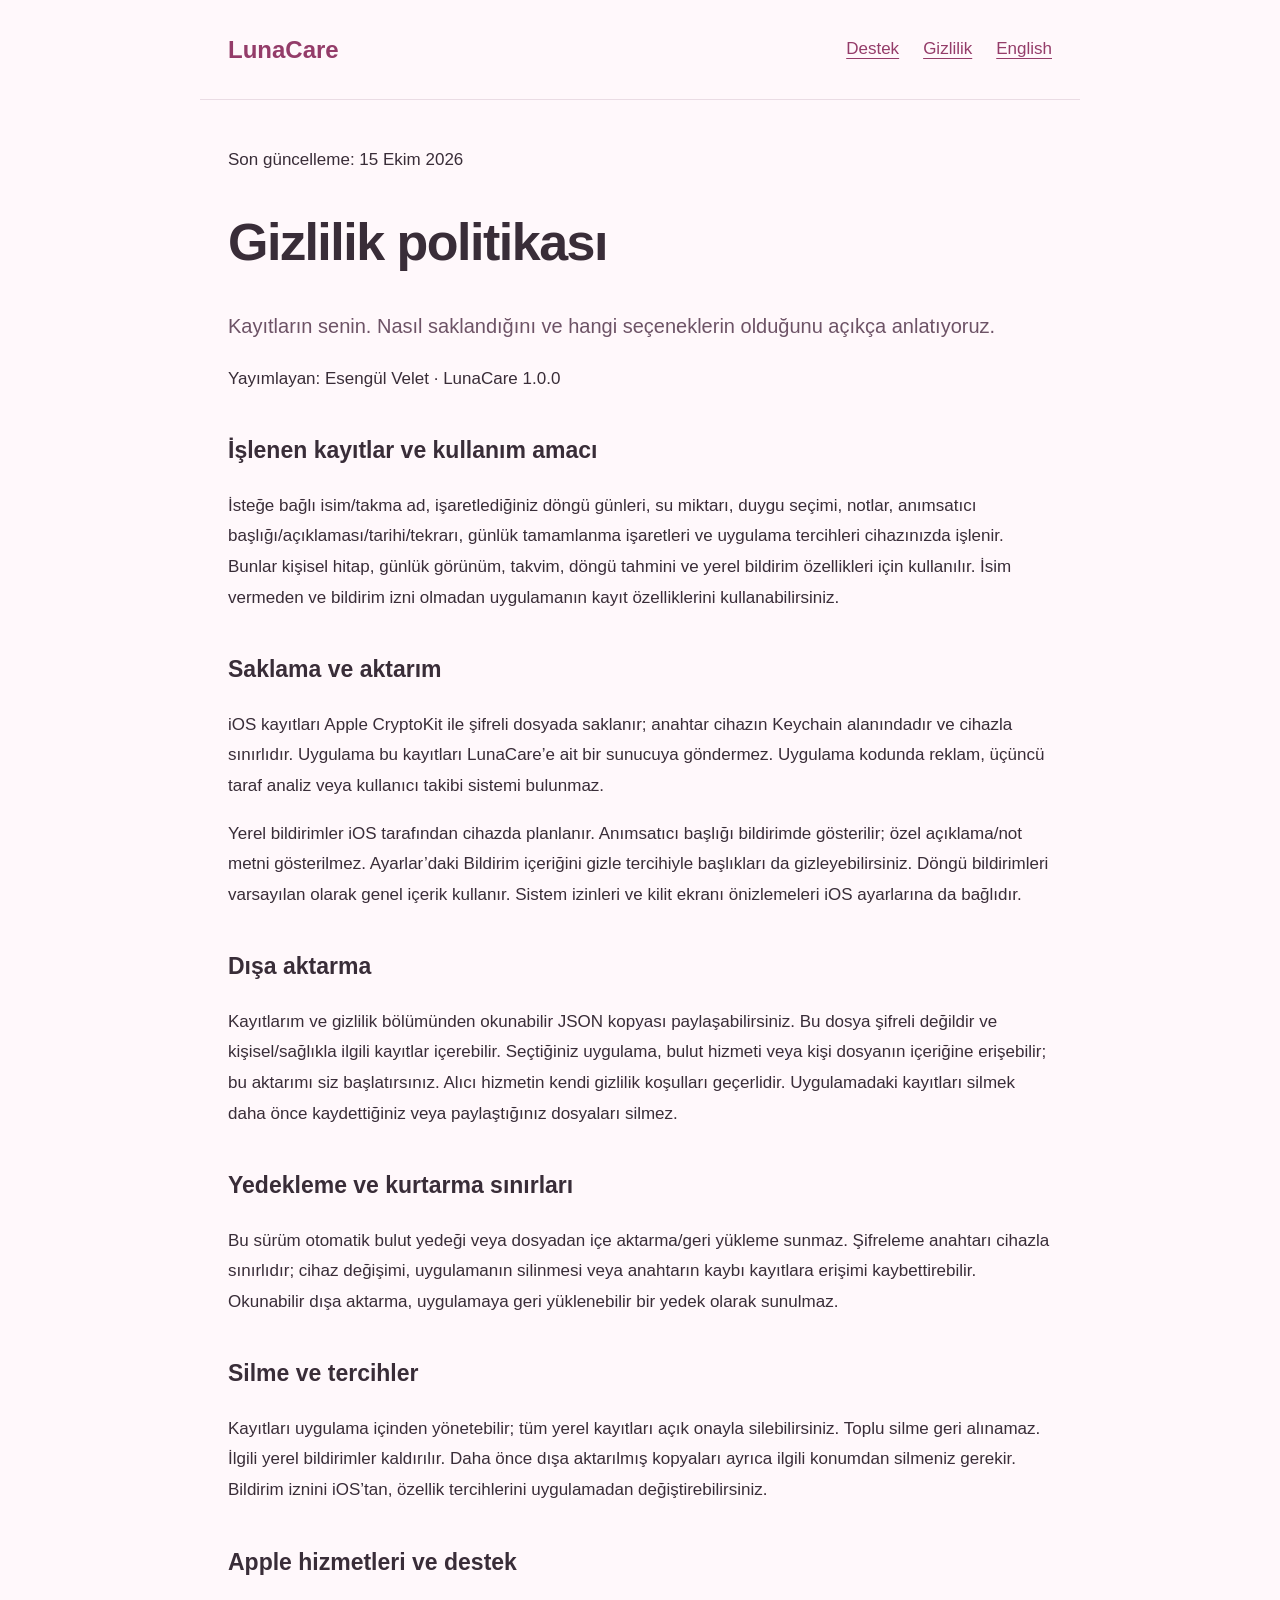
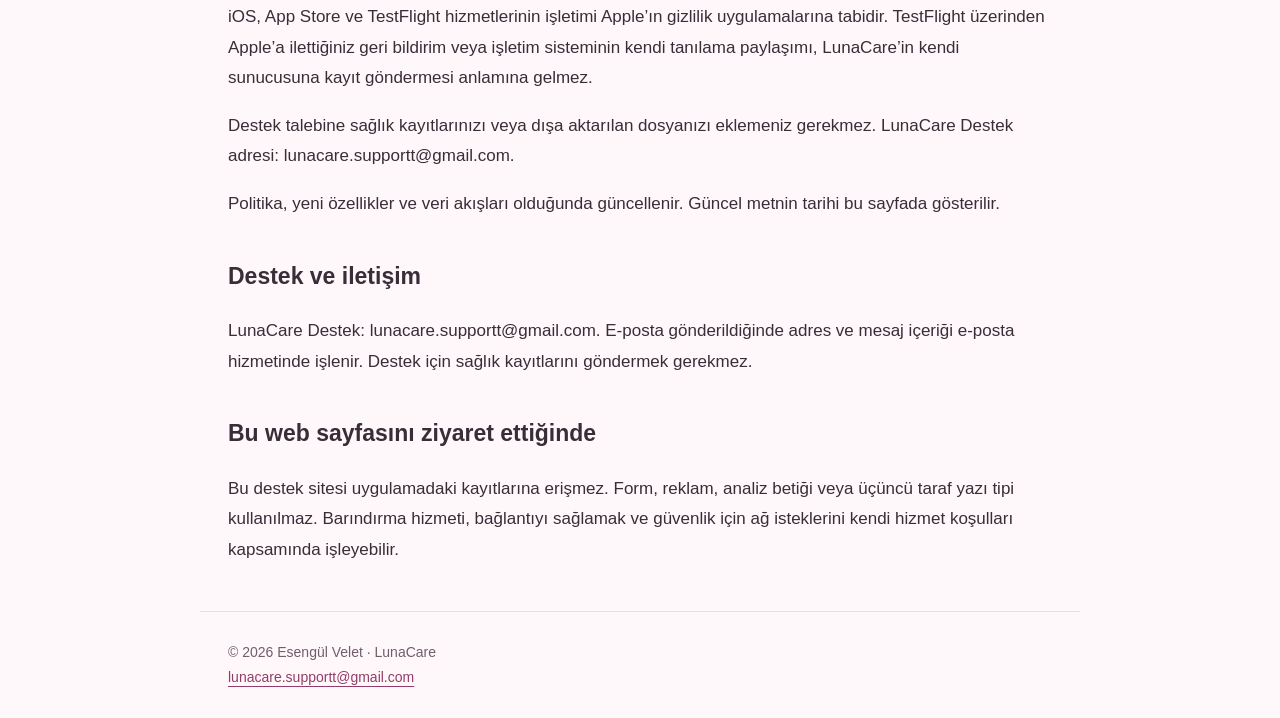
==== privacy.html @ ae1036d4 "Add privacy.html for public support website" ====
<!doctype html><html lang="tr"><head><meta charset="utf-8"><meta name="viewport" content="width=device-width,initial-scale=1"><title>Gizlilik politikası · LunaCare</title><meta name="description" content="LunaCare iOS uygulaması için destek ve gizlilik bilgileri."><link rel="stylesheet" href="./style.css"></head><body><header><a class="brand" href="./">LunaCare</a><nav aria-label="Ana menü"><a href="./">Destek</a><a href="./privacy.html">Gizlilik</a><a href="./privacy-en.html" lang="en">English</a></nav></header><main><p>Son güncelleme: 15 Ekim 2026</p><h1>Gizlilik politikası</h1><p class="intro">Kayıtların senin. Nasıl saklandığını ve hangi seçeneklerin olduğunu açıkça anlatıyoruz.</p><p>Yayımlayan: Esengül Velet · LunaCare 1.0.0</p><section><h2>İşlenen kayıtlar ve kullanım amacı</h2><p>İsteğe bağlı isim/takma ad, işaretlediğiniz döngü günleri, su miktarı, duygu seçimi, notlar, anımsatıcı başlığı/açıklaması/tarihi/tekrarı, günlük tamamlanma işaretleri ve uygulama tercihleri cihazınızda işlenir. Bunlar kişisel hitap, günlük görünüm, takvim, döngü tahmini ve yerel bildirim özellikleri için kullanılır. İsim vermeden ve bildirim izni olmadan uygulamanın kayıt özelliklerini kullanabilirsiniz.</p></section><section><h2>Saklama ve aktarım</h2><p>iOS kayıtları Apple CryptoKit ile şifreli dosyada saklanır; anahtar cihazın Keychain alanındadır ve cihazla sınırlıdır. Uygulama bu kayıtları LunaCare’e ait bir sunucuya göndermez. Uygulama kodunda reklam, üçüncü taraf analiz veya kullanıcı takibi sistemi bulunmaz.</p><p>Yerel bildirimler iOS tarafından cihazda planlanır. Anımsatıcı başlığı bildirimde gösterilir; özel açıklama/not metni gösterilmez. Ayarlar’daki Bildirim içeriğini gizle tercihiyle başlıkları da gizleyebilirsiniz. Döngü bildirimleri varsayılan olarak genel içerik kullanır. Sistem izinleri ve kilit ekranı önizlemeleri iOS ayarlarına da bağlıdır.</p></section><section><h2>Dışa aktarma</h2><p>Kayıtlarım ve gizlilik bölümünden okunabilir JSON kopyası paylaşabilirsiniz. Bu dosya şifreli değildir ve kişisel/sağlıkla ilgili kayıtlar içerebilir. Seçtiğiniz uygulama, bulut hizmeti veya kişi dosyanın içeriğine erişebilir; bu aktarımı siz başlatırsınız. Alıcı hizmetin kendi gizlilik koşulları geçerlidir. Uygulamadaki kayıtları silmek daha önce kaydettiğiniz veya paylaştığınız dosyaları silmez.</p></section><section><h2>Yedekleme ve kurtarma sınırları</h2><p>Bu sürüm otomatik bulut yedeği veya dosyadan içe aktarma/geri yükleme sunmaz. Şifreleme anahtarı cihazla sınırlıdır; cihaz değişimi, uygulamanın silinmesi veya anahtarın kaybı kayıtlara erişimi kaybettirebilir. Okunabilir dışa aktarma, uygulamaya geri yüklenebilir bir yedek olarak sunulmaz.</p></section><section><h2>Silme ve tercihler</h2><p>Kayıtları uygulama içinden yönetebilir; tüm yerel kayıtları açık onayla silebilirsiniz. Toplu silme geri alınamaz. İlgili yerel bildirimler kaldırılır. Daha önce dışa aktarılmış kopyaları ayrıca ilgili konumdan silmeniz gerekir. Bildirim iznini iOS’tan, özellik tercihlerini uygulamadan değiştirebilirsiniz.</p></section><section><h2>Apple hizmetleri ve destek</h2><p>iOS, App Store ve TestFlight hizmetlerinin işletimi Apple’ın gizlilik uygulamalarına tabidir. TestFlight üzerinden Apple’a ilettiğiniz geri bildirim veya işletim sisteminin kendi tanılama paylaşımı, LunaCare’in kendi sunucusuna kayıt göndermesi anlamına gelmez.</p><p>Destek talebine sağlık kayıtlarınızı veya dışa aktarılan dosyanızı eklemeniz gerekmez. LunaCare Destek adresi: lunacare.supportt@gmail.com.</p><p>Politika, yeni özellikler ve veri akışları olduğunda güncellenir. Güncel metnin tarihi bu sayfada gösterilir.</p></section><section><h2>Destek ve iletişim</h2><p>LunaCare Destek: lunacare.supportt@gmail.com. E-posta gönderildiğinde adres ve mesaj içeriği e-posta hizmetinde işlenir. Destek için sağlık kayıtlarını göndermek gerekmez.</p></section><h2>Bu web sayfasını ziyaret ettiğinde</h2><p>Bu destek sitesi uygulamadaki kayıtlarına erişmez. Form, reklam, analiz betiği veya üçüncü taraf yazı tipi kullanılmaz. Barındırma hizmeti, bağlantıyı sağlamak ve güvenlik için ağ isteklerini kendi hizmet koşulları kapsamında işleyebilir.</p></main><footer>© 2026 Esengül Velet · LunaCare<br><a href="mailto:lunacare.supportt@gmail.com">lunacare.supportt@gmail.com</a></footer></body></html>
---- style.css ----
*{box-sizing:border-box}body{margin:0;background:#fff8fb;color:#392d38;font:17px/1.8 -apple-system,BlinkMacSystemFont,sans-serif}header,main,footer{max-width:880px;margin:auto;padding:28px}header{display:flex;align-items:center;justify-content:space-between;gap:24px;border-bottom:1px solid #eadce4}a{color:#943c69;text-underline-offset:4px}nav{display:flex;gap:24px}.brand{display:flex;align-items:center;gap:14px;font-weight:700;text-decoration:none;font-size:24px}.brand img{border-radius:20%;width:52px;height:52px}h1{font-size:clamp(34px,6vw,52px);letter-spacing:-1.5px;line-height:1.2}h2{font-size:23px;margin-top:36px}.intro{font-size:20px;color:#6d5366}.contact{display:inline-block;background:#943c69;color:white;padding:12px 22px;border-radius:14px;text-decoration:none;overflow-wrap:anywhere}footer{border-top:1px solid #eadce4;font-size:14px;color:#715d6c}a:focus-visible{outline:3px solid #aa4679;outline-offset:5px}@media(max-width:560px){header{align-items:flex-start;flex-direction:column;gap:12px}header,main,footer{padding:22px}}
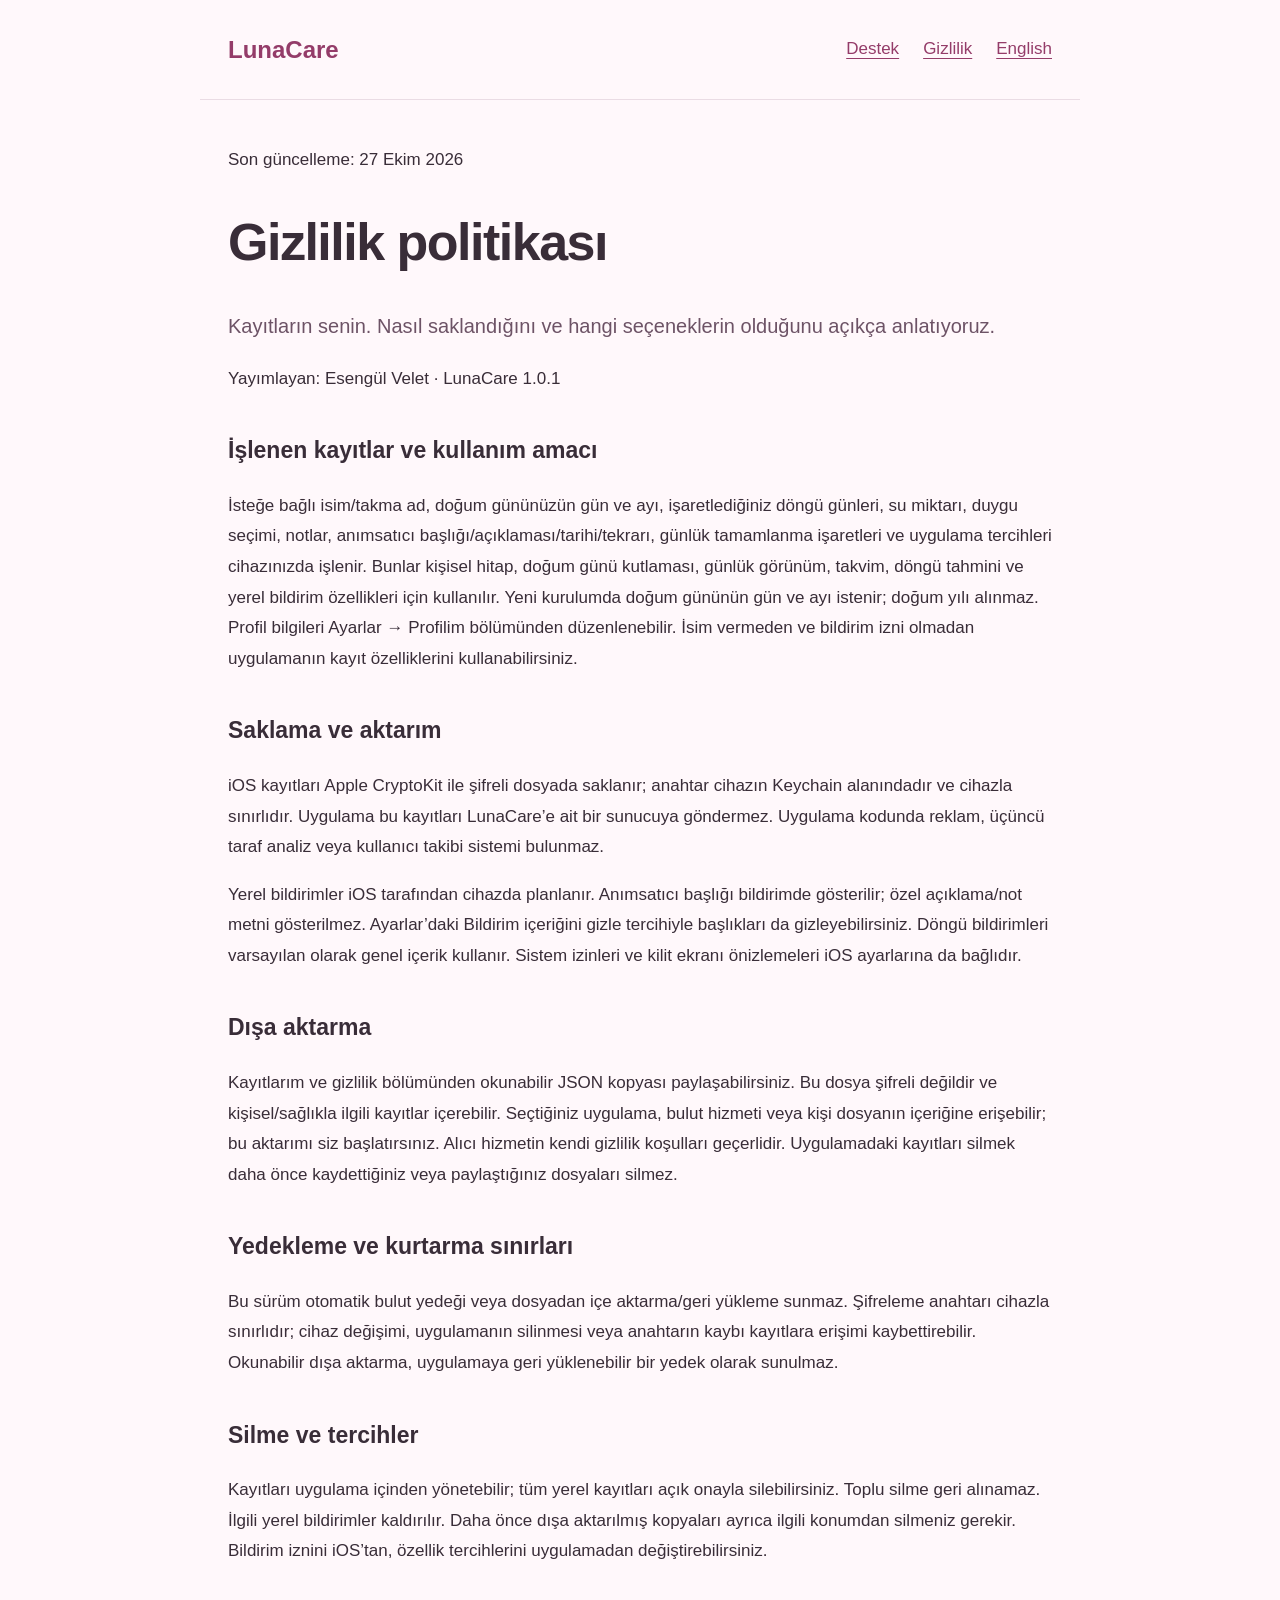
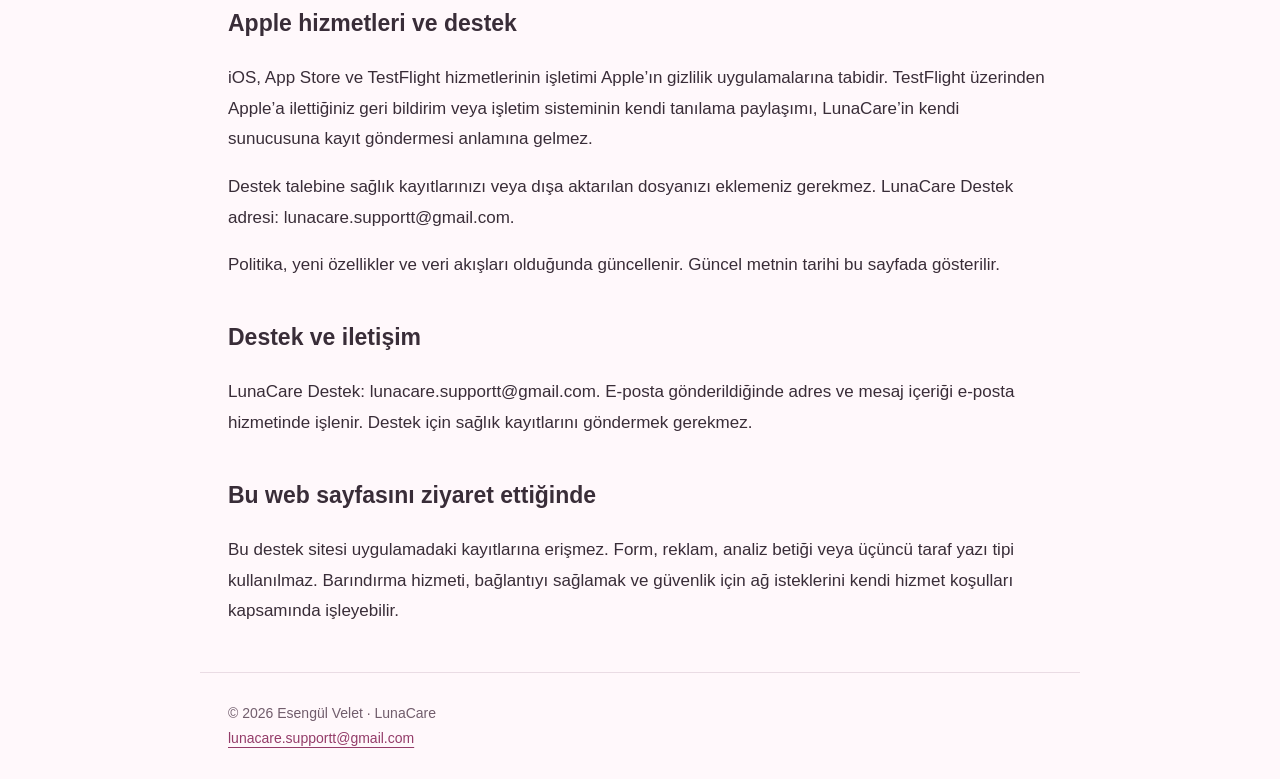
==== commit 1629d524: "Document local birthday profile data for LunaCare 1.0.1" ====
--- a/privacy.html
+++ b/privacy.html
@@ -1 +1 @@
-<!doctype html><html lang="tr"><head><meta charset="utf-8"><meta name="viewport" content="width=device-width,initial-scale=1"><title>Gizlilik politikası · LunaCare</title><meta name="description" content="LunaCare iOS uygulaması için destek ve gizlilik bilgileri."><link rel="stylesheet" href="./style.css"></head><body><header><a class="brand" href="./">LunaCare</a><nav aria-label="Ana menü"><a href="./">Destek</a><a href="./privacy.html">Gizlilik</a><a href="./privacy-en.html" lang="en">English</a></nav></header><main><p>Son güncelleme: 15 Ekim 2026</p><h1>Gizlilik politikası</h1><p class="intro">Kayıtların senin. Nasıl saklandığını ve hangi seçeneklerin olduğunu açıkça anlatıyoruz.</p><p>Yayımlayan: Esengül Velet · LunaCare 1.0.0</p><section><h2>İşlenen kayıtlar ve kullanım amacı</h2><p>İsteğe bağlı isim/takma ad, işaretlediğiniz döngü günleri, su miktarı, duygu seçimi, notlar, anımsatıcı başlığı/açıklaması/tarihi/tekrarı, günlük tamamlanma işaretleri ve uygulama tercihleri cihazınızda işlenir. Bunlar kişisel hitap, günlük görünüm, takvim, döngü tahmini ve yerel bildirim özellikleri için kullanılır. İsim vermeden ve bildirim izni olmadan uygulamanın kayıt özelliklerini kullanabilirsiniz.</p></section><section><h2>Saklama ve aktarım</h2><p>iOS kayıtları Apple CryptoKit ile şifreli dosyada saklanır; anahtar cihazın Keychain alanındadır ve cihazla sınırlıdır. Uygulama bu kayıtları LunaCare’e ait bir sunucuya göndermez. Uygulama kodunda reklam, üçüncü taraf analiz veya kullanıcı takibi sistemi bulunmaz.</p><p>Yerel bildirimler iOS tarafından cihazda planlanır. Anımsatıcı başlığı bildirimde gösterilir; özel açıklama/not metni gösterilmez. Ayarlar’daki Bildirim içeriğini gizle tercihiyle başlıkları da gizleyebilirsiniz. Döngü bildirimleri varsayılan olarak genel içerik kullanır. Sistem izinleri ve kilit ekranı önizlemeleri iOS ayarlarına da bağlıdır.</p></section><section><h2>Dışa aktarma</h2><p>Kayıtlarım ve gizlilik bölümünden okunabilir JSON kopyası paylaşabilirsiniz. Bu dosya şifreli değildir ve kişisel/sağlıkla ilgili kayıtlar içerebilir. Seçtiğiniz uygulama, bulut hizmeti veya kişi dosyanın içeriğine erişebilir; bu aktarımı siz başlatırsınız. Alıcı hizmetin kendi gizlilik koşulları geçerlidir. Uygulamadaki kayıtları silmek daha önce kaydettiğiniz veya paylaştığınız dosyaları silmez.</p></section><section><h2>Yedekleme ve kurtarma sınırları</h2><p>Bu sürüm otomatik bulut yedeği veya dosyadan içe aktarma/geri yükleme sunmaz. Şifreleme anahtarı cihazla sınırlıdır; cihaz değişimi, uygulamanın silinmesi veya anahtarın kaybı kayıtlara erişimi kaybettirebilir. Okunabilir dışa aktarma, uygulamaya geri yüklenebilir bir yedek olarak sunulmaz.</p></section><section><h2>Silme ve tercihler</h2><p>Kayıtları uygulama içinden yönetebilir; tüm yerel kayıtları açık onayla silebilirsiniz. Toplu silme geri alınamaz. İlgili yerel bildirimler kaldırılır. Daha önce dışa aktarılmış kopyaları ayrıca ilgili konumdan silmeniz gerekir. Bildirim iznini iOS’tan, özellik tercihlerini uygulamadan değiştirebilirsiniz.</p></section><section><h2>Apple hizmetleri ve destek</h2><p>iOS, App Store ve TestFlight hizmetlerinin işletimi Apple’ın gizlilik uygulamalarına tabidir. TestFlight üzerinden Apple’a ilettiğiniz geri bildirim veya işletim sisteminin kendi tanılama paylaşımı, LunaCare’in kendi sunucusuna kayıt göndermesi anlamına gelmez.</p><p>Destek talebine sağlık kayıtlarınızı veya dışa aktarılan dosyanızı eklemeniz gerekmez. LunaCare Destek adresi: lunacare.supportt@gmail.com.</p><p>Politika, yeni özellikler ve veri akışları olduğunda güncellenir. Güncel metnin tarihi bu sayfada gösterilir.</p></section><section><h2>Destek ve iletişim</h2><p>LunaCare Destek: lunacare.supportt@gmail.com. E-posta gönderildiğinde adres ve mesaj içeriği e-posta hizmetinde işlenir. Destek için sağlık kayıtlarını göndermek gerekmez.</p></section><h2>Bu web sayfasını ziyaret ettiğinde</h2><p>Bu destek sitesi uygulamadaki kayıtlarına erişmez. Form, reklam, analiz betiği veya üçüncü taraf yazı tipi kullanılmaz. Barındırma hizmeti, bağlantıyı sağlamak ve güvenlik için ağ isteklerini kendi hizmet koşulları kapsamında işleyebilir.</p></main><footer>© 2026 Esengül Velet · LunaCare<br><a href="mailto:lunacare.supportt@gmail.com">lunacare.supportt@gmail.com</a></footer></body></html>+<!doctype html><html lang="tr"><head><meta charset="utf-8"><meta name="viewport" content="width=device-width,initial-scale=1"><title>Gizlilik politikası · LunaCare</title><meta name="description" content="LunaCare iOS uygulaması için destek ve gizlilik bilgileri."><link rel="stylesheet" href="./style.css"></head><body><header><a class="brand" href="./">LunaCare</a><nav aria-label="Ana menü"><a href="./">Destek</a><a href="./privacy.html">Gizlilik</a><a href="./privacy-en.html" lang="en">English</a></nav></header><main><p>Son güncelleme: 27 Ekim 2026</p><h1>Gizlilik politikası</h1><p class="intro">Kayıtların senin. Nasıl saklandığını ve hangi seçeneklerin olduğunu açıkça anlatıyoruz.</p><p>Yayımlayan: Esengül Velet · LunaCare 1.0.1</p><section><h2>İşlenen kayıtlar ve kullanım amacı</h2><p>İsteğe bağlı isim/takma ad, doğum gününüzün gün ve ayı, işaretlediğiniz döngü günleri, su miktarı, duygu seçimi, notlar, anımsatıcı başlığı/açıklaması/tarihi/tekrarı, günlük tamamlanma işaretleri ve uygulama tercihleri cihazınızda işlenir. Bunlar kişisel hitap, doğum günü kutlaması, günlük görünüm, takvim, döngü tahmini ve yerel bildirim özellikleri için kullanılır. Yeni kurulumda doğum gününün gün ve ayı istenir; doğum yılı alınmaz. Profil bilgileri Ayarlar → Profilim bölümünden düzenlenebilir. İsim vermeden ve bildirim izni olmadan uygulamanın kayıt özelliklerini kullanabilirsiniz.</p></section><section><h2>Saklama ve aktarım</h2><p>iOS kayıtları Apple CryptoKit ile şifreli dosyada saklanır; anahtar cihazın Keychain alanındadır ve cihazla sınırlıdır. Uygulama bu kayıtları LunaCare’e ait bir sunucuya göndermez. Uygulama kodunda reklam, üçüncü taraf analiz veya kullanıcı takibi sistemi bulunmaz.</p><p>Yerel bildirimler iOS tarafından cihazda planlanır. Anımsatıcı başlığı bildirimde gösterilir; özel açıklama/not metni gösterilmez. Ayarlar’daki Bildirim içeriğini gizle tercihiyle başlıkları da gizleyebilirsiniz. Döngü bildirimleri varsayılan olarak genel içerik kullanır. Sistem izinleri ve kilit ekranı önizlemeleri iOS ayarlarına da bağlıdır.</p></section><section><h2>Dışa aktarma</h2><p>Kayıtlarım ve gizlilik bölümünden okunabilir JSON kopyası paylaşabilirsiniz. Bu dosya şifreli değildir ve kişisel/sağlıkla ilgili kayıtlar içerebilir. Seçtiğiniz uygulama, bulut hizmeti veya kişi dosyanın içeriğine erişebilir; bu aktarımı siz başlatırsınız. Alıcı hizmetin kendi gizlilik koşulları geçerlidir. Uygulamadaki kayıtları silmek daha önce kaydettiğiniz veya paylaştığınız dosyaları silmez.</p></section><section><h2>Yedekleme ve kurtarma sınırları</h2><p>Bu sürüm otomatik bulut yedeği veya dosyadan içe aktarma/geri yükleme sunmaz. Şifreleme anahtarı cihazla sınırlıdır; cihaz değişimi, uygulamanın silinmesi veya anahtarın kaybı kayıtlara erişimi kaybettirebilir. Okunabilir dışa aktarma, uygulamaya geri yüklenebilir bir yedek olarak sunulmaz.</p></section><section><h2>Silme ve tercihler</h2><p>Kayıtları uygulama içinden yönetebilir; tüm yerel kayıtları açık onayla silebilirsiniz. Toplu silme geri alınamaz. İlgili yerel bildirimler kaldırılır. Daha önce dışa aktarılmış kopyaları ayrıca ilgili konumdan silmeniz gerekir. Bildirim iznini iOS’tan, özellik tercihlerini uygulamadan değiştirebilirsiniz.</p></section><section><h2>Apple hizmetleri ve destek</h2><p>iOS, App Store ve TestFlight hizmetlerinin işletimi Apple’ın gizlilik uygulamalarına tabidir. TestFlight üzerinden Apple’a ilettiğiniz geri bildirim veya işletim sisteminin kendi tanılama paylaşımı, LunaCare’in kendi sunucusuna kayıt göndermesi anlamına gelmez.</p><p>Destek talebine sağlık kayıtlarınızı veya dışa aktarılan dosyanızı eklemeniz gerekmez. LunaCare Destek adresi: lunacare.supportt@gmail.com.</p><p>Politika, yeni özellikler ve veri akışları olduğunda güncellenir. Güncel metnin tarihi bu sayfada gösterilir.</p></section><section><h2>Destek ve iletişim</h2><p>LunaCare Destek: lunacare.supportt@gmail.com. E-posta gönderildiğinde adres ve mesaj içeriği e-posta hizmetinde işlenir. Destek için sağlık kayıtlarını göndermek gerekmez.</p></section><h2>Bu web sayfasını ziyaret ettiğinde</h2><p>Bu destek sitesi uygulamadaki kayıtlarına erişmez. Form, reklam, analiz betiği veya üçüncü taraf yazı tipi kullanılmaz. Barındırma hizmeti, bağlantıyı sağlamak ve güvenlik için ağ isteklerini kendi hizmet koşulları kapsamında işleyebilir.</p></main><footer>© 2026 Esengül Velet · LunaCare<br><a href="mailto:lunacare.supportt@gmail.com">lunacare.supportt@gmail.com</a></footer></body></html>
